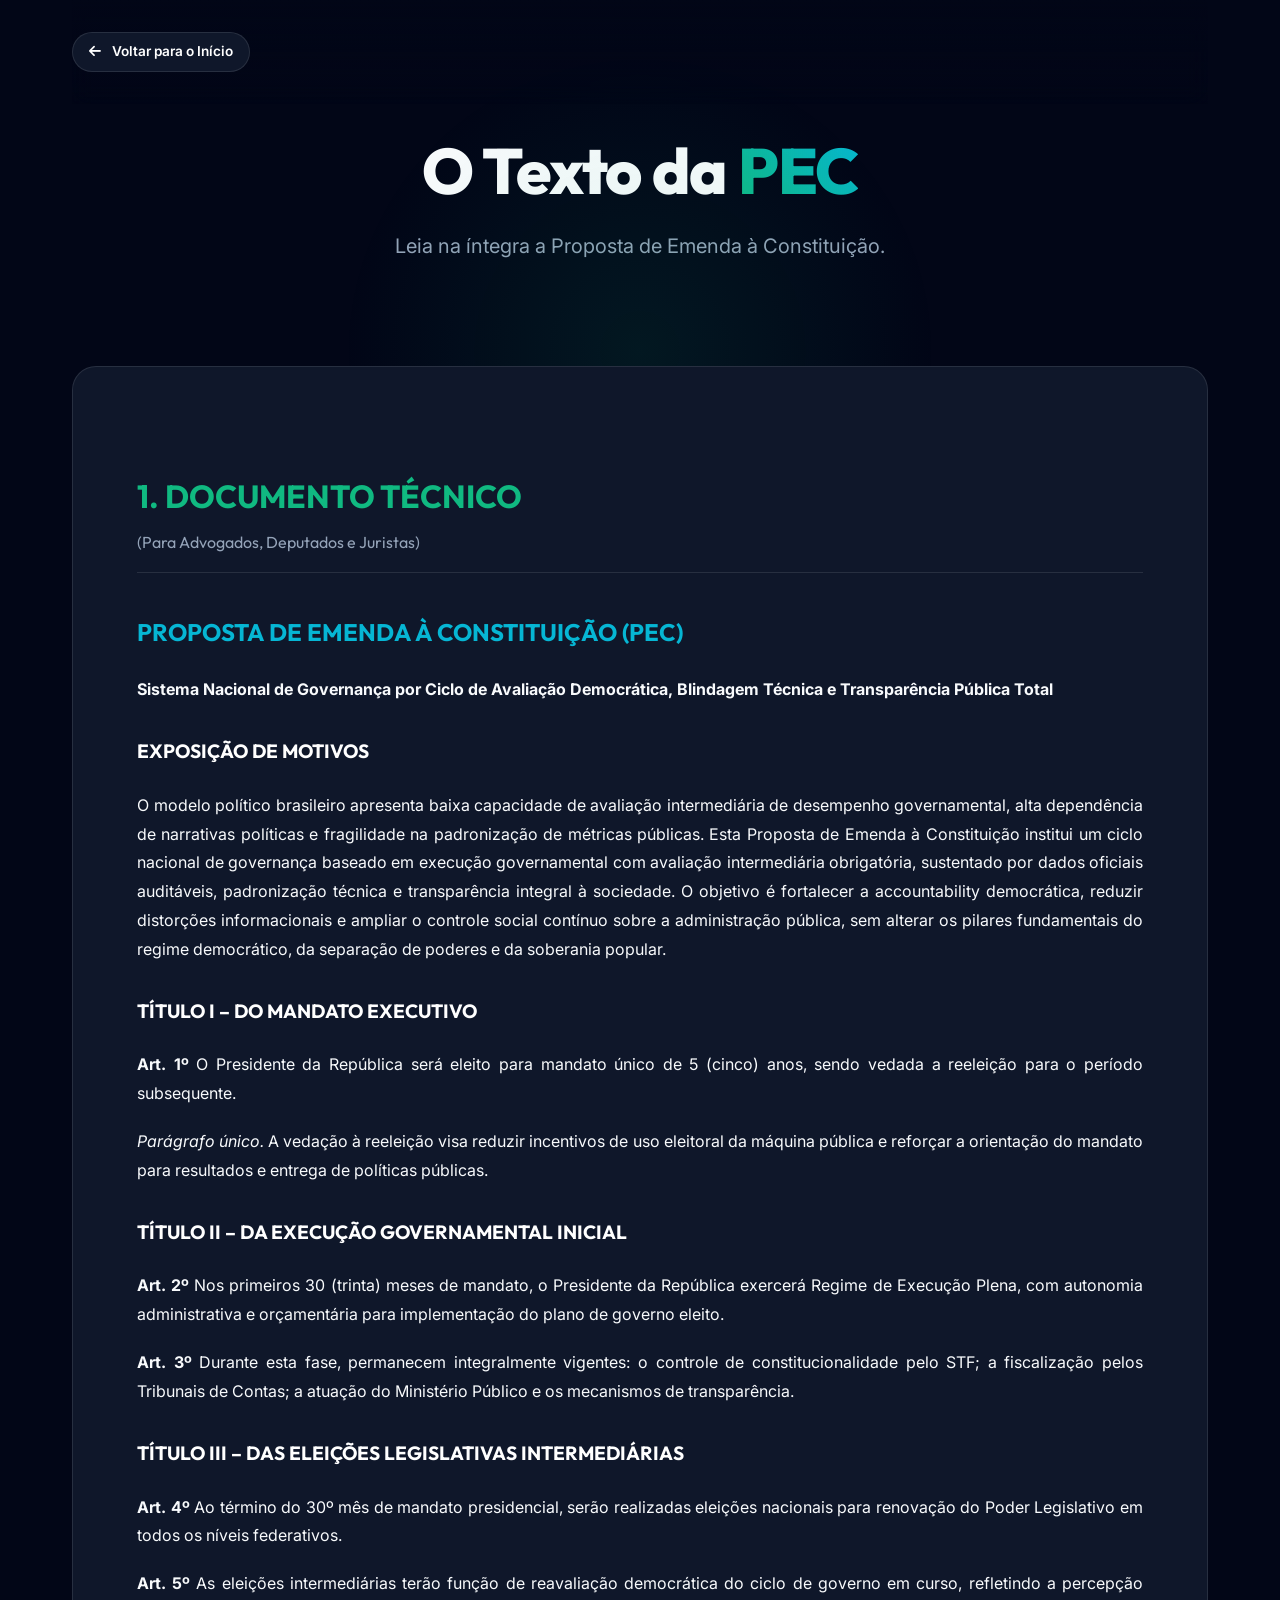
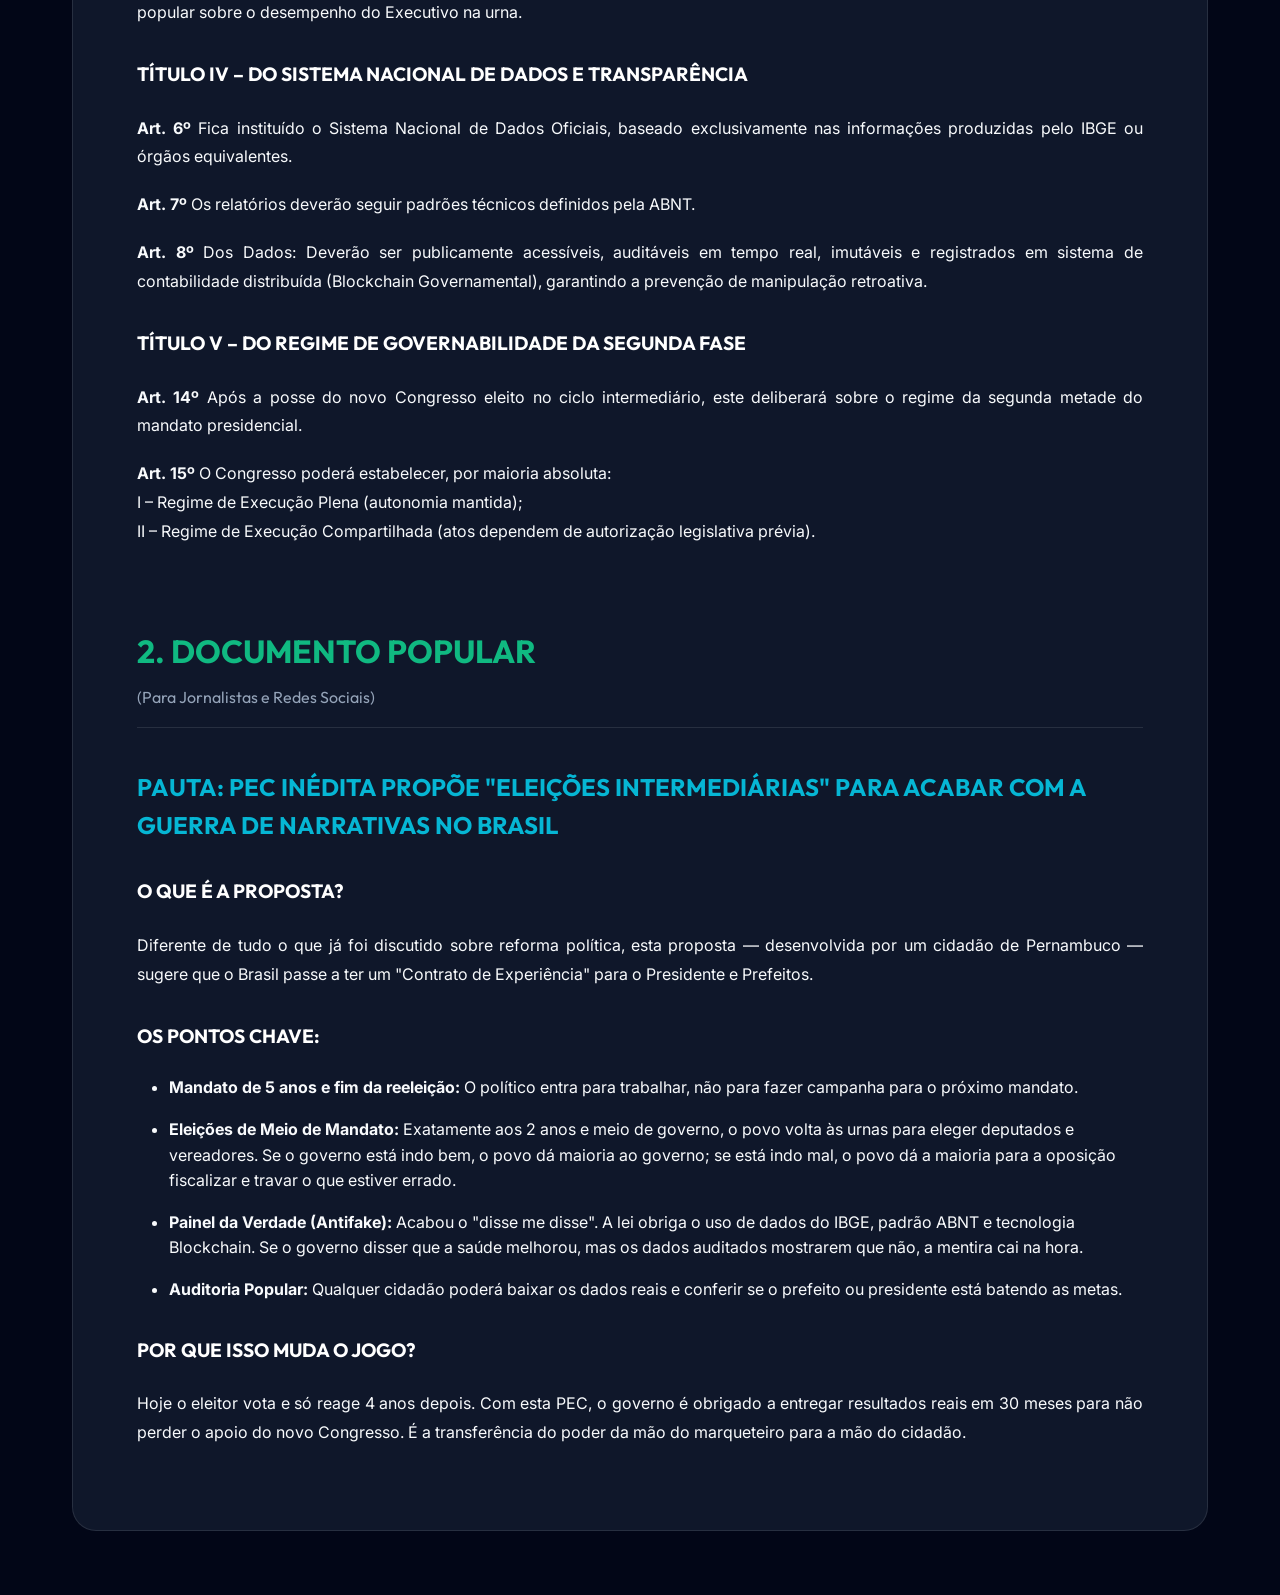
==== pec.html @ 60d929d7 "Primeiro commit" ====
<!DOCTYPE html>
<html lang="pt-br">

<head>
    <meta charset="UTF-8">
    <meta name="viewport" content="width=device-width, initial-scale=1.0">
    <title>Documento Oficial | PEC da Governança</title>
    <link rel="stylesheet" href="css/style.css">
    <link rel="stylesheet" href="https://cdnjs.cloudflare.com/ajax/libs/font-awesome/6.4.0/css/all.min.css">
    <style>
        .doc-content {
            background: var(--bg-card);
            border: 1px solid var(--border);
            border-radius: 24px;
            padding: 4rem;
            margin-bottom: 4rem;
        }

        .doc-content h1,
        .doc-content h2,
        .doc-content h3 {
            color: var(--primary);
            margin-top: 2.5rem;
            margin-bottom: 1.5rem;
            font-family: 'Outfit', sans-serif;
        }

        .doc-content h1 {
            font-size: 2rem;
            border-bottom: 1px solid var(--border);
            padding-bottom: 1rem;
        }

        .doc-content h2 {
            font-size: 1.5rem;
            color: var(--secondary);
        }

        .doc-content h3 {
            font-size: 1.2rem;
            color: #fff;
            margin-top: 2rem;
        }

        .doc-content p {
            color: var(--text-main);
            margin-bottom: 1.2rem;
            line-height: 1.8;
            text-align: justify;
        }

        .doc-content ul {
            margin-left: 2rem;
            margin-bottom: 1.5rem;
            color: var(--text-main);
        }

        .doc-content li {
            margin-bottom: 1rem;
            line-height: 1.6;
        }

        .doc-section {
            margin-bottom: 4rem;
        }

        .doc-section:last-child {
            margin-bottom: 0;
        }

        @media (max-width: 768px) {
            .doc-content {
                padding: 2rem;
            }
        }
    </style>
</head>

<body>
    <div class="container">
        <header style="justify-content: flex-start;">
            <a href="index.html" style="text-decoration: none; display: inline-block;">
                <div class="toggle-btn active" style="background: var(--bg-card); border: 1px solid var(--border);"><i
                        class="fas fa-arrow-left" style="margin-right: 0.5rem;"></i> Voltar para o Início</div>
            </a>
        </header>

        <section class="hero reveal" style="padding: 2rem 0 4rem;">
            <h1>O Texto da <span class="gradient-text">PEC</span></h1>
            <p>Leia na íntegra a Proposta de Emenda à Constituição.</p>
        </section>

        <div class="doc-content reveal">
            <div class="doc-section">
                <h1>1. DOCUMENTO TÉCNICO <span
                        style="font-size: 1rem; color: var(--text-muted); font-weight: normal; display: block; margin-top: 0.5rem;">(Para
                        Advogados, Deputados e Juristas)</span></h1>
                <h2>PROPOSTA DE EMENDA À CONSTITUIÇÃO (PEC)</h2>
                <p><strong>Sistema Nacional de Governança por Ciclo de Avaliação Democrática, Blindagem Técnica e
                        Transparência Pública Total</strong></p>

                <h3>EXPOSIÇÃO DE MOTIVOS</h3>
                <p>O modelo político brasileiro apresenta baixa capacidade de avaliação intermediária de desempenho
                    governamental, alta dependência de narrativas políticas e fragilidade na padronização de métricas
                    públicas. Esta Proposta de Emenda à Constituição institui um ciclo nacional de governança baseado em
                    execução governamental com avaliação intermediária obrigatória, sustentado por dados oficiais
                    auditáveis, padronização técnica e transparência integral à sociedade. O objetivo é fortalecer a
                    accountability democrática, reduzir distorções informacionais e ampliar o controle social contínuo
                    sobre a administração pública, sem alterar os pilares fundamentais do regime democrático, da
                    separação de poderes e da soberania popular.</p>

                <h3>TÍTULO I – DO MANDATO EXECUTIVO</h3>
                <p><strong>Art. 1º</strong> O Presidente da República será eleito para mandato único de 5 (cinco) anos,
                    sendo vedada a reeleição para o período subsequente.</p>
                <p><em>Parágrafo único.</em> A vedação à reeleição visa reduzir incentivos de uso eleitoral da máquina
                    pública e reforçar a orientação do mandato para resultados e entrega de políticas públicas.</p>

                <h3>TÍTULO II – DA EXECUÇÃO GOVERNAMENTAL INICIAL</h3>
                <p><strong>Art. 2º</strong> Nos primeiros 30 (trinta) meses de mandato, o Presidente da República
                    exercerá Regime de Execução Plena, com autonomia administrativa e orçamentária para implementação do
                    plano de governo eleito.</p>
                <p><strong>Art. 3º</strong> Durante esta fase, permanecem integralmente vigentes: o controle de
                    constitucionalidade pelo STF; a fiscalização pelos Tribunais de Contas; a atuação do Ministério
                    Público e os mecanismos de transparência.</p>

                <h3>TÍTULO III – DAS ELEIÇÕES LEGISLATIVAS INTERMEDIÁRIAS</h3>
                <p><strong>Art. 4º</strong> Ao término do 30º mês de mandato presidencial, serão realizadas eleições
                    nacionais para renovação do Poder Legislativo em todos os níveis federativos.</p>
                <p><strong>Art. 5º</strong> As eleições intermediárias terão função de reavaliação democrática do ciclo
                    de governo em curso, refletindo a percepção popular sobre o desempenho do Executivo na urna.</p>

                <h3>TÍTULO IV – DO SISTEMA NACIONAL DE DADOS E TRANSPARÊNCIA</h3>
                <p><strong>Art. 6º</strong> Fica instituído o Sistema Nacional de Dados Oficiais, baseado exclusivamente
                    nas informações produzidas pelo IBGE ou órgãos equivalentes.</p>
                <p><strong>Art. 7º</strong> Os relatórios deverão seguir padrões técnicos definidos pela ABNT.</p>
                <p><strong>Art. 8º</strong> Dos Dados: Deverão ser publicamente acessíveis, auditáveis em tempo real,
                    imutáveis e registrados em sistema de contabilidade distribuída (Blockchain Governamental),
                    garantindo a prevenção de manipulação retroativa.</p>

                <h3>TÍTULO V – DO REGIME DE GOVERNABILIDADE DA SEGUNDA FASE</h3>
                <p><strong>Art. 14º</strong> Após a posse do novo Congresso eleito no ciclo intermediário, este
                    deliberará sobre o regime da segunda metade do mandato presidencial.</p>
                <p><strong>Art. 15º</strong> O Congresso poderá estabelecer, por maioria absoluta:<br>
                    I – Regime de Execução Plena (autonomia mantida);<br>
                    II – Regime de Execução Compartilhada (atos dependem de autorização legislativa prévia).</p>
            </div>

            <div class="doc-section" style="margin-top: 5rem;">
                <h1>2. DOCUMENTO POPULAR <span
                        style="font-size: 1rem; color: var(--text-muted); font-weight: normal; display: block; margin-top: 0.5rem;">(Para
                        Jornalistas e Redes Sociais)</span></h1>
                <h2>PAUTA: PEC INÉDITA PROPÕE "ELEIÇÕES INTERMEDIÁRIAS" PARA ACABAR COM A GUERRA DE NARRATIVAS NO BRASIL
                </h2>

                <h3>O QUE É A PROPOSTA?</h3>
                <p>Diferente de tudo o que já foi discutido sobre reforma política, esta proposta — desenvolvida por um
                    cidadão de Pernambuco — sugere que o Brasil passe a ter um "Contrato de Experiência" para o
                    Presidente e Prefeitos.</p>

                <h3>OS PONTOS CHAVE:</h3>
                <ul>
                    <li><strong>Mandato de 5 anos e fim da reeleição:</strong> O político entra para trabalhar, não para
                        fazer campanha para o próximo mandato.</li>
                    <li><strong>Eleições de Meio de Mandato:</strong> Exatamente aos 2 anos e meio de governo, o povo
                        volta às urnas para eleger deputados e vereadores. Se o governo está indo bem, o povo dá maioria
                        ao governo; se está indo mal, o povo dá a maioria para a oposição fiscalizar e travar o que
                        estiver errado.</li>
                    <li><strong>Painel da Verdade (Antifake):</strong> Acabou o "disse me disse". A lei obriga o uso de
                        dados do IBGE, padrão ABNT e tecnologia Blockchain. Se o governo disser que a saúde melhorou,
                        mas os dados auditados mostrarem que não, a mentira cai na hora.</li>
                    <li><strong>Auditoria Popular:</strong> Qualquer cidadão poderá baixar os dados reais e conferir se
                        o prefeito ou presidente está batendo as metas.</li>
                </ul>

                <h3>POR QUE ISSO MUDA O JOGO?</h3>
                <p>Hoje o eleitor vota e só reage 4 anos depois. Com esta PEC, o governo é obrigado a entregar
                    resultados reais em 30 meses para não perder o apoio do novo Congresso. É a transferência do poder
                    da mão do marqueteiro para a mão do cidadão.</p>
            </div>
        </div>
    </div>
    <script src="js/script.js"></script>
</body>

</html>
---- css/style.css ----
@import url('https://fonts.googleapis.com/css2?family=Inter:wght@300;400;500;600;700&family=Outfit:wght@400;600;800&display=swap');

:root {
    --bg-dark: #020617;
    --bg-card: #0f172a;
    --primary: #10b981; /* Emerald */
    --secondary: #06b6d4; /* Cyan */
    --accent: #f59e0b; /* Amber */
    --text-main: #f8fafc;
    --text-muted: #94a3b8;
    --glass: rgba(15, 23, 42, 0.7);
    --border: rgba(255, 255, 255, 0.1);
    --transition: all 0.4s cubic-bezier(0.4, 0, 0.2, 1);
}

* {
    margin: 0;
    padding: 0;
    box-sizing: border-box;
}

body {
    background-color: var(--bg-dark);
    color: var(--text-main);
    font-family: 'Inter', sans-serif;
    line-height: 1.6;
    overflow-x: hidden;
}

h1, h2, h3, .brand {
    font-family: 'Outfit', sans-serif;
}

/* Animations */
@keyframes fadeIn {
    from { opacity: 0; transform: translateY(20px); }
    to { opacity: 1; transform: translateY(0); }
}

.reveal {
    animation: fadeIn 0.8s ease forwards;
}

/* Layout */
.container {
    max-width: 1200px;
    margin: 0 auto;
    padding: 0 2rem;
}

/* Header & Toggle */
header {
    padding: 2rem 0;
    display: flex;
    justify-content: space-between;
    align-items: center;
    position: sticky;
    top: 0;
    z-index: 100;
    background: linear-gradient(to bottom, var(--bg-dark), transparent);
    backdrop-filter: blur(10px);
}

.logo {
    font-size: 1.5rem;
    font-weight: 800;
    background: linear-gradient(45deg, var(--primary), var(--secondary));
    -webkit-background-clip: text;
    -webkit-text-fill-color: transparent;
}

.perspective-toggle {
    display: flex;
    background: var(--bg-card);
    padding: 4px;
    border-radius: 50px;
    border: 1px solid var(--border);
    cursor: pointer;
    position: relative;
    box-shadow: 0 4px 20px rgba(0,0,0,0.3);
}

.toggle-btn {
    padding: 8px 16px;
    border-radius: 40px;
    font-size: 0.85rem;
    font-weight: 600;
    color: var(--text-muted);
    transition: var(--transition);
    z-index: 1;
}

.toggle-btn.active {
    color: #fff;
    background: var(--primary);
}

/* Hero Section */
.hero {
    padding: 6rem 0;
    text-align: center;
    position: relative;
}

.hero::before {
    content: '';
    position: absolute;
    top: -20%;
    left: 50%;
    transform: translateX(-50%);
    width: 600px;
    height: 600px;
    background: radial-gradient(circle, rgba(16, 185, 129, 0.1) 0%, transparent 70%);
    pointer-events: none;
}

.hero h1 {
    font-size: 4rem;
    font-weight: 800;
    margin-bottom: 1.5rem;
    letter-spacing: -0.02em;
    line-height: 1.1;
}

.hero p {
    font-size: 1.25rem;
    color: var(--text-muted);
    max-width: 700px;
    margin: 0 auto 2.5rem;
}

.hero .gradient-text {
    background: linear-gradient(45deg, var(--primary), var(--secondary));
    -webkit-background-clip: text;
    -webkit-text-fill-color: transparent;
}

/* Cycle Timeline */
.cycle-section {
    padding: 4rem 0;
}

.cycle-visual {
    background: var(--glass);
    border: 1px solid var(--border);
    border-radius: 24px;
    padding: 3rem;
    display: flex;
    justify-content: space-between;
    align-items: center;
    gap: 2rem;
    position: relative;
    margin-top: 2rem;
}

.cycle-step {
    flex: 1;
    text-align: center;
    position: relative;
}

.step-number {
    width: 48px;
    height: 48px;
    background: var(--bg-card);
    border: 2px solid var(--primary);
    border-radius: 50%;
    display: flex;
    align-items: center;
    justify-content: center;
    margin: 0 auto 1rem;
    font-weight: 800;
    color: var(--primary);
}

.connector {
    position: absolute;
    top: 24px;
    left: 70%;
    width: 60%;
    height: 2px;
    background: linear-gradient(to right, var(--primary), var(--secondary));
    opacity: 0.3;
}

/* Grid Pillars */
.pillars-grid {
    display: grid;
    grid-template-columns: repeat(auto-fit, minmax(280px, 1fr));
    gap: 2rem;
    padding: 4rem 0;
}

.card {
    background: var(--bg-card);
    border: 1px solid var(--border);
    padding: 2.5rem;
    border-radius: 20px;
    transition: var(--transition);
    position: relative;
    overflow: hidden;
}

.card:hover {
    transform: translateY(-10px);
    border-color: var(--primary);
    box-shadow: 0 20px 40px rgba(0,0,0,0.4);
}

.card i {
    font-size: 2rem;
    color: var(--primary);
    margin-bottom: 1.5rem;
    display: block;
}

.card h3 {
    margin-bottom: 1rem;
    font-size: 1.5rem;
}

.card p {
    color: var(--text-muted);
    font-size: 0.95rem;
}

/* Detailed/Toggle Sections */
.dynamic-content {
    transition: var(--transition);
}

.fade-out {
    opacity: 0;
    transform: translateY(-10px);
}

/* Author Section */
.author-box {
    text-align: center;
    padding: 6rem 0;
    border-top: 1px solid var(--border);
}

.quote {
    font-size: 2rem;
    font-style: italic;
    color: var(--text-main);
    max-width: 800px;
    margin: 0 auto 2rem;
    font-family: 'Outfit', sans-serif;
    position: relative;
}

.quote::before {
    content: '"';
    font-size: 5rem;
    position: absolute;
    left: -40px;
    top: -20px;
    color: var(--primary);
    opacity: 0.2;
}

.author-info {
    color: var(--text-muted);
    font-weight: 600;
    text-transform: uppercase;
    letter-spacing: 0.1em;
}

/* Footer */
footer {
    padding: 4rem 0;
    text-align: center;
    border-top: 1px solid var(--border);
}

.cta-button {
    background: linear-gradient(45deg, var(--primary), var(--secondary));
    color: #fff;
    padding: 1rem 2.5rem;
    border-radius: 50px;
    text-decoration: none;
    font-weight: 700;
    font-size: 1.1rem;
    display: inline-block;
    transition: var(--transition);
    border: none;
    cursor: pointer;
}

.cta-button:hover {
    transform: scale(1.05);
    box-shadow: 0 10px 30px rgba(16, 185, 129, 0.4);
}

/* Mobile Responsive */
@media (max-width: 768px) {
    .hero h1 { font-size: 2.5rem; }
    .cycle-visual { flex-direction: column; padding: 2rem; }
    .connector { display: none; }
    .quote { font-size: 1.5rem; }
}
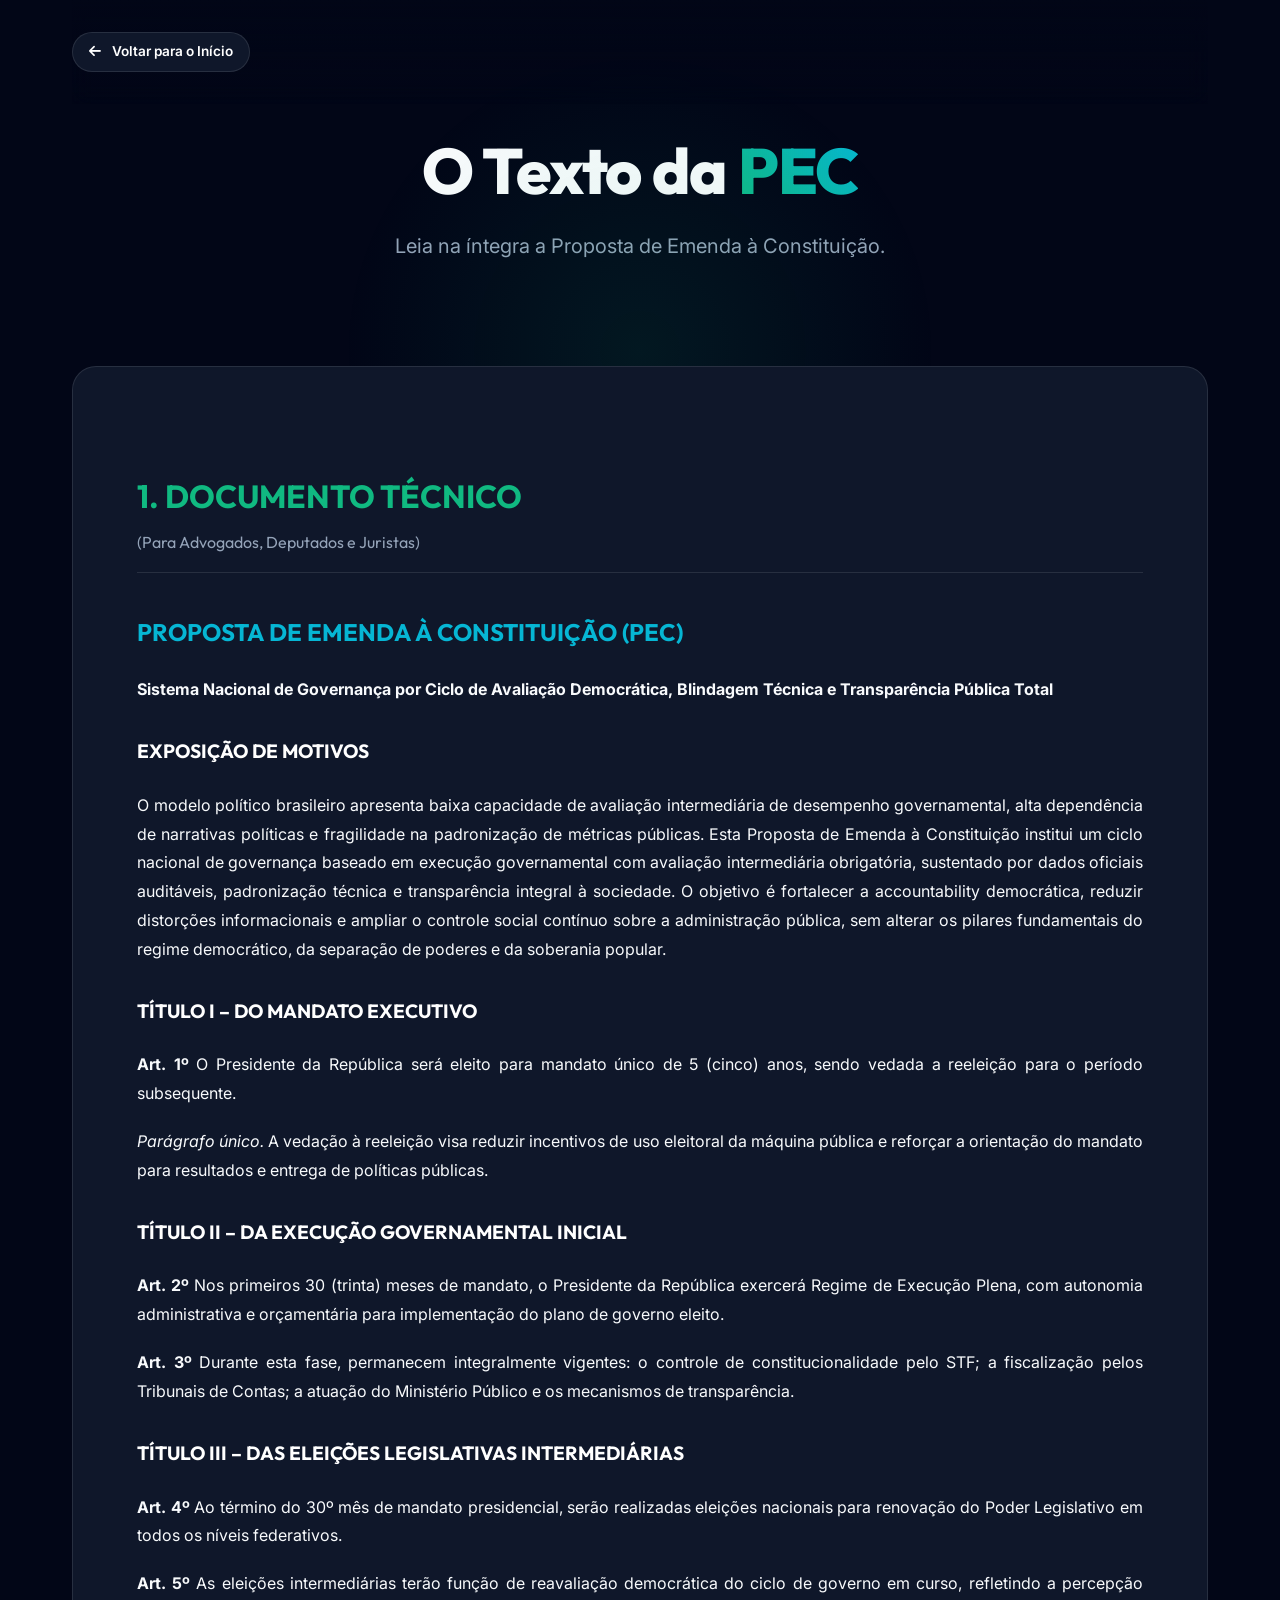
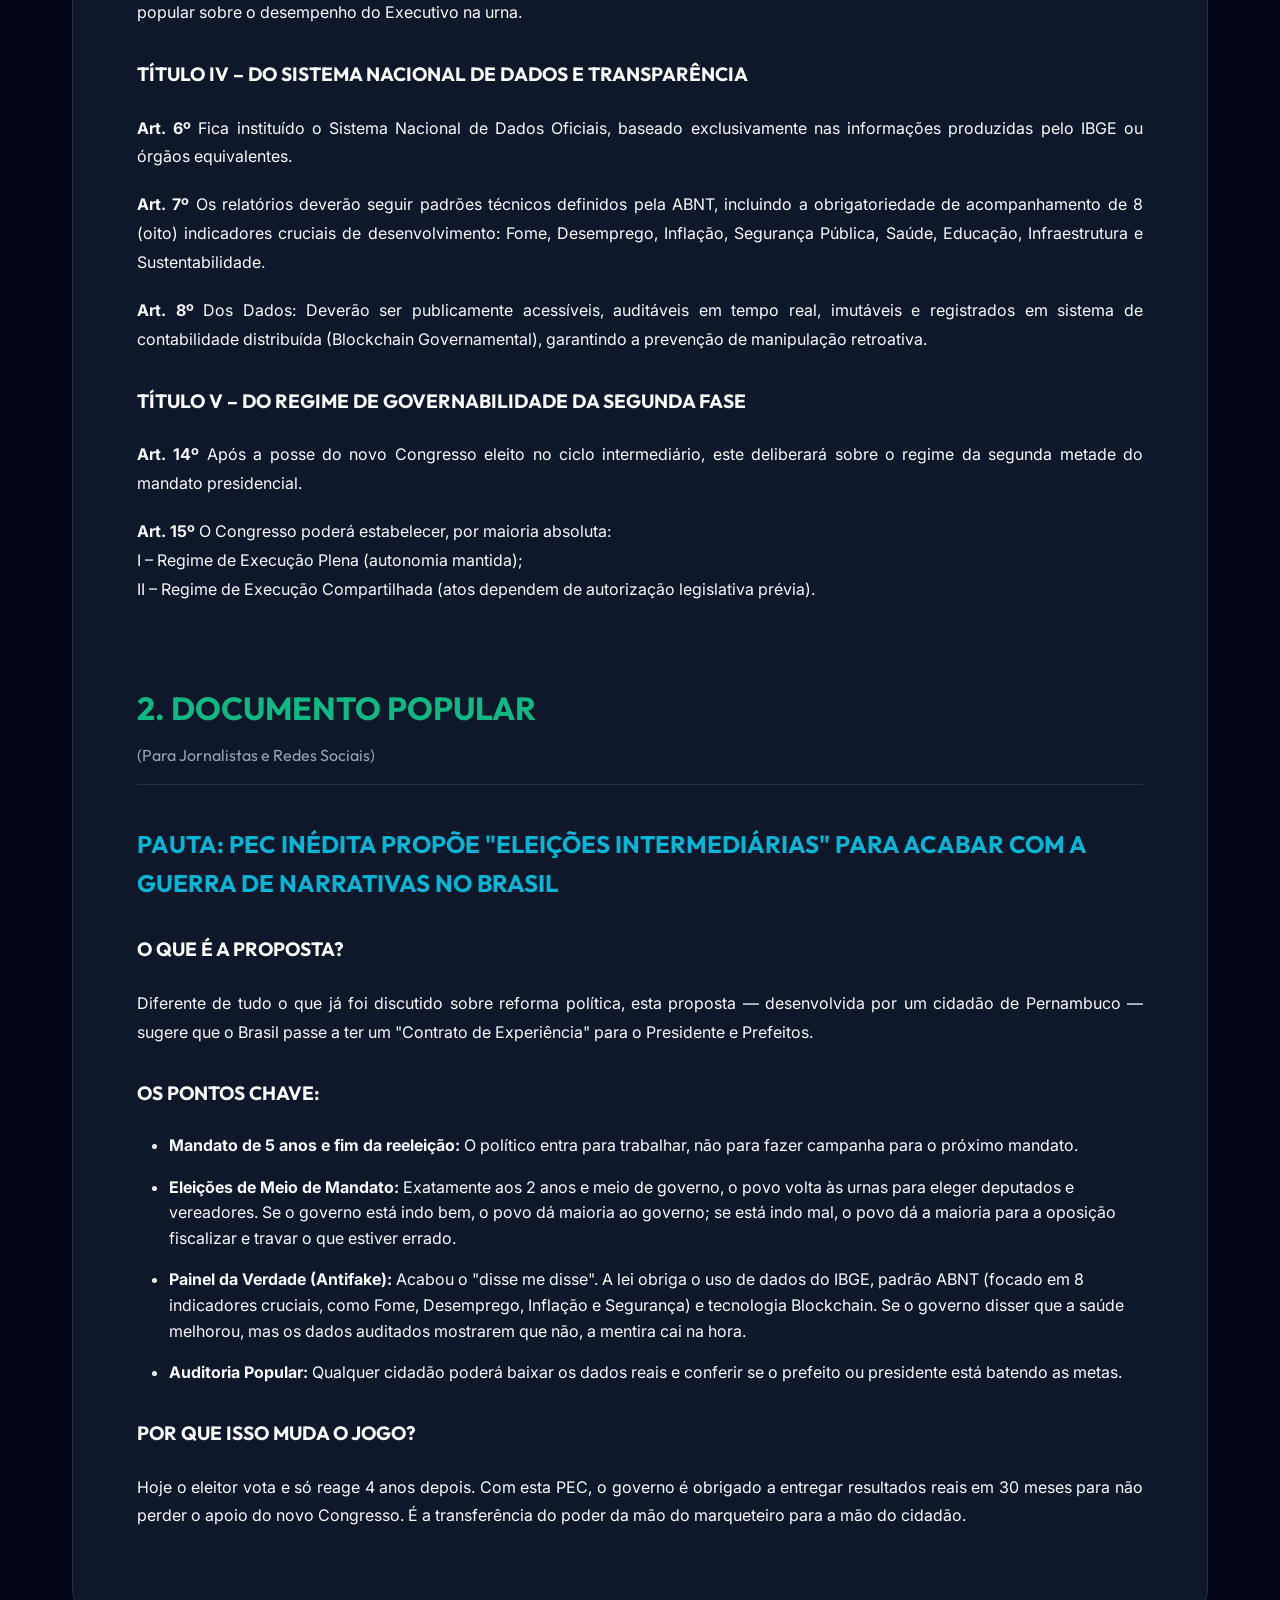
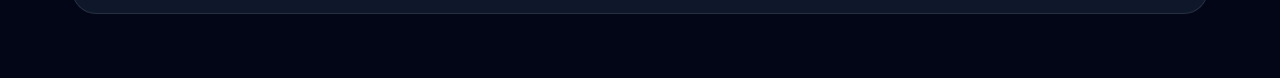
==== commit 2e72135b: "Reforçando PEC" ====
--- a/pec.html
+++ b/pec.html
@@ -132,7 +132,9 @@
                 <h3>TÍTULO IV – DO SISTEMA NACIONAL DE DADOS E TRANSPARÊNCIA</h3>
                 <p><strong>Art. 6º</strong> Fica instituído o Sistema Nacional de Dados Oficiais, baseado exclusivamente
                     nas informações produzidas pelo IBGE ou órgãos equivalentes.</p>
-                <p><strong>Art. 7º</strong> Os relatórios deverão seguir padrões técnicos definidos pela ABNT.</p>
+                <p><strong>Art. 7º</strong> Os relatórios deverão seguir padrões técnicos definidos pela ABNT, incluindo
+                    a obrigatoriedade de acompanhamento de 8 (oito) indicadores cruciais de desenvolvimento: Fome,
+                    Desemprego, Inflação, Segurança Pública, Saúde, Educação, Infraestrutura e Sustentabilidade.</p>
                 <p><strong>Art. 8º</strong> Dos Dados: Deverão ser publicamente acessíveis, auditáveis em tempo real,
                     imutáveis e registrados em sistema de contabilidade distribuída (Blockchain Governamental),
                     garantindo a prevenção de manipulação retroativa.</p>
@@ -166,7 +168,8 @@
                         ao governo; se está indo mal, o povo dá a maioria para a oposição fiscalizar e travar o que
                         estiver errado.</li>
                     <li><strong>Painel da Verdade (Antifake):</strong> Acabou o "disse me disse". A lei obriga o uso de
-                        dados do IBGE, padrão ABNT e tecnologia Blockchain. Se o governo disser que a saúde melhorou,
+                        dados do IBGE, padrão ABNT (focado em 8 indicadores cruciais, como Fome, Desemprego, Inflação e
+                        Segurança) e tecnologia Blockchain. Se o governo disser que a saúde melhorou,
                         mas os dados auditados mostrarem que não, a mentira cai na hora.</li>
                     <li><strong>Auditoria Popular:</strong> Qualquer cidadão poderá baixar os dados reais e conferir se
                         o prefeito ou presidente está batendo as metas.</li>
--- a/css/style.css
+++ b/css/style.css
@@ -3,9 +3,12 @@
 :root {
     --bg-dark: #020617;
     --bg-card: #0f172a;
-    --primary: #10b981; /* Emerald */
-    --secondary: #06b6d4; /* Cyan */
-    --accent: #f59e0b; /* Amber */
+    --primary: #10b981;
+    /* Emerald */
+    --secondary: #06b6d4;
+    /* Cyan */
+    --accent: #f59e0b;
+    /* Amber */
     --text-main: #f8fafc;
     --text-muted: #94a3b8;
     --glass: rgba(15, 23, 42, 0.7);
@@ -27,14 +30,24 @@
     overflow-x: hidden;
 }
 
-h1, h2, h3, .brand {
+h1,
+h2,
+h3,
+.brand {
     font-family: 'Outfit', sans-serif;
 }
 
 /* Animations */
 @keyframes fadeIn {
-    from { opacity: 0; transform: translateY(20px); }
-    to { opacity: 1; transform: translateY(0); }
+    from {
+        opacity: 0;
+        transform: translateY(20px);
+    }
+
+    to {
+        opacity: 1;
+        transform: translateY(0);
+    }
 }
 
 .reveal {
@@ -77,7 +90,7 @@
     border: 1px solid var(--border);
     cursor: pointer;
     position: relative;
-    box-shadow: 0 4px 20px rgba(0,0,0,0.3);
+    box-shadow: 0 4px 20px rgba(0, 0, 0, 0.3);
 }
 
 .toggle-btn {
@@ -204,7 +217,7 @@
 .card:hover {
     transform: translateY(-10px);
     border-color: var(--primary);
-    box-shadow: 0 20px 40px rgba(0,0,0,0.4);
+    box-shadow: 0 20px 40px rgba(0, 0, 0, 0.4);
 }
 
 .card i {
@@ -294,10 +307,106 @@
     box-shadow: 0 10px 30px rgba(16, 185, 129, 0.4);
 }
 
+/* Signature Form */
+.signature-form {
+    display: flex;
+    flex-direction: column;
+    gap: 1rem;
+}
+
+.signature-form input {
+    background: var(--bg-dark);
+    border: 1px solid var(--border);
+    color: var(--text-main);
+    padding: 1rem 1.2rem;
+    border-radius: 12px;
+    font-size: 1rem;
+    font-family: 'Inter', sans-serif;
+    transition: var(--transition);
+}
+
+.signature-form input:focus {
+    outline: none;
+    border-color: var(--primary);
+    box-shadow: 0 0 0 2px rgba(16, 185, 129, 0.2);
+}
+
 /* Mobile Responsive */
 @media (max-width: 768px) {
-    .hero h1 { font-size: 2.5rem; }
-    .cycle-visual { flex-direction: column; padding: 2rem; }
-    .connector { display: none; }
-    .quote { font-size: 1.5rem; }
-}
+    .hero h1 {
+        font-size: 2.5rem;
+    }
+
+    .cycle-visual {
+        flex-direction: column;
+        padding: 2rem;
+    }
+
+    .connector {
+        display: none;
+    }
+
+    .quote {
+        font-size: 1.5rem;
+    }
+}
+
+/* Floating WhatsApp Widget */
+.whatsapp-widget {
+    position: fixed;
+    bottom: 30px;
+    right: 30px;
+    background-color: #25d366;
+    color: #fff;
+    padding: 12px 24px;
+    border-radius: 50px;
+    display: flex;
+    align-items: center;
+    gap: 12px;
+    font-size: 1.1rem;
+    font-weight: 600;
+    font-family: 'Outfit', sans-serif;
+    box-shadow: 0 4px 20px rgba(37, 211, 102, 0.4);
+    z-index: 1000;
+    transition: var(--transition);
+    text-decoration: none;
+    animation: pulse-green 2s infinite;
+}
+
+.whatsapp-widget i {
+    font-size: 1.8rem;
+}
+
+.whatsapp-widget:hover {
+    transform: translateY(-5px) scale(1.05);
+    background-color: #1ebe57;
+    box-shadow: 0 6px 25px rgba(37, 211, 102, 0.6);
+    animation: none;
+}
+
+@keyframes pulse-green {
+    0% {
+        box-shadow: 0 0 0 0 rgba(37, 211, 102, 0.7);
+    }
+
+    70% {
+        box-shadow: 0 0 0 15px rgba(37, 211, 102, 0);
+    }
+
+    100% {
+        box-shadow: 0 0 0 0 rgba(37, 211, 102, 0);
+    }
+}
+
+@media (max-width: 768px) {
+    .whatsapp-widget {
+        bottom: 20px;
+        right: 20px;
+        padding: 10px 18px;
+        font-size: 1rem;
+    }
+
+    .whatsapp-widget i {
+        font-size: 1.5rem;
+    }
+}
